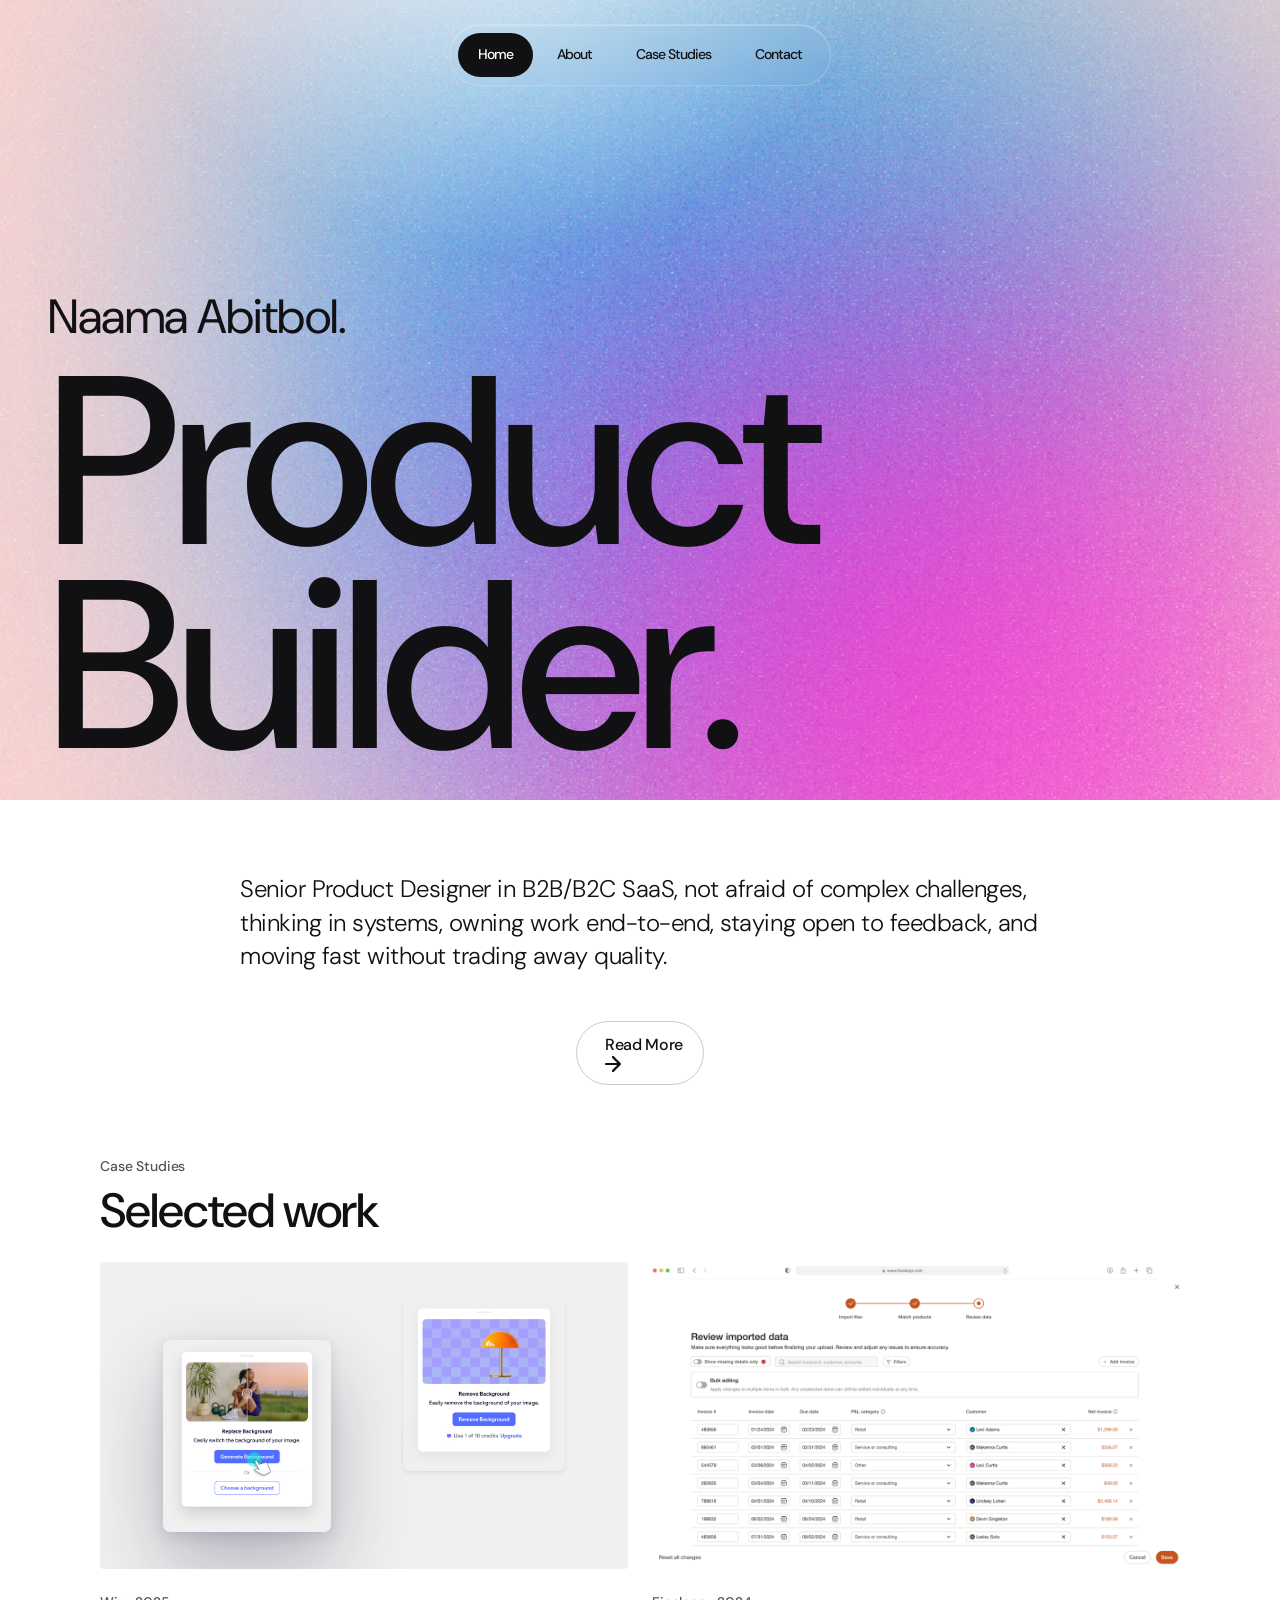
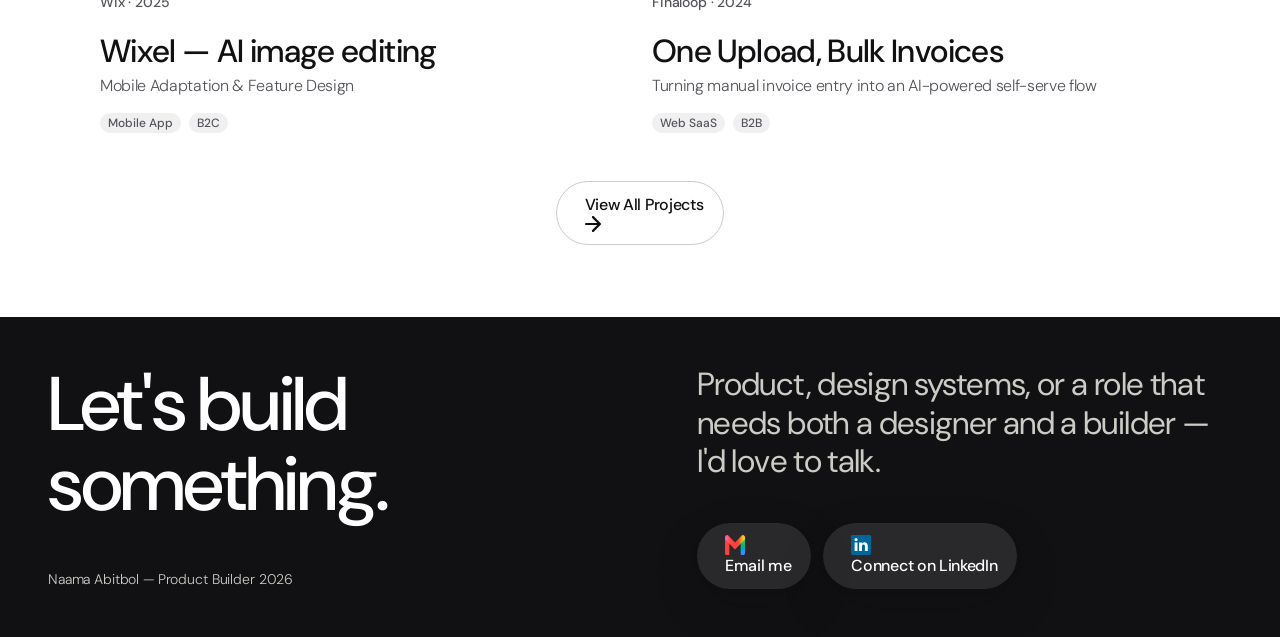
==== index.html @ e74709fd "Re-sync all pages with latest Figma edits: fix Home/About copy drift, add missing About reason and P" ====
<!DOCTYPE html>
<html lang="en">
<head>
  <meta charset="UTF-8" />
  <meta name="viewport" content="width=device-width, initial-scale=1.0" />
  <title>Naama Abitbol — Product Builder</title>
  <link rel="stylesheet" href="css/tokens.css" />
  <link rel="stylesheet" href="css/base.css" />
  <link rel="stylesheet" href="css/nav.css" />
  <link rel="stylesheet" href="css/components.css" />
  <link rel="stylesheet" href="css/home.css" />
</head>
<body>
  <section class="hero">
    <img class="hero__bg" src="assets/home/hero-bg.jpg" alt="" />
    <img class="hero__glow" src="assets/home/glow-cream.svg" alt="" />

    <nav class="nav-pill">
      <a class="nav-pill__item is-active body-small-medium" href="index.html">Home</a>
      <a class="nav-pill__item body-small-medium" href="about.html">About</a>
      <a class="nav-pill__item body-small-medium" href="case-studies.html">Case Studies</a>
      <a class="nav-pill__item body-small-medium" href="about.html#contact">Contact</a>
    </nav>

    <div class="hero__content">
      <p class="hero__eyebrow">Naama Abitbol.</p>
      <p class="hero__title">Product Builder.</p>
    </div>
  </section>

  <div class="main-container">
    <div class="section-wrap">
      <div class="intro">
        <p class="intro__text">
          Senior Product Designer in B2B/B2C SaaS, not afraid of complex challenges, thinking in systems, owning work end-to-end, staying open to feedback, and moving fast without trading away quality.
        </p>
        <a class="btn" href="about.html">
          Read More
          <img class="btn__icon" src="assets/home/icon-arrow-right.svg" alt="" />
        </a>
      </div>

      <div class="work">
        <div class="work__header-block">
          <div class="work__header">
            <p class="work__eyebrow">Case Studies</p>
            <p class="work__title">Selected work</p>
          </div>

          <div class="project-grid">
            <a class="project-card" href="projects/wixel.html">
              <div class="project-card__media project-card__media--wixel">
                <div class="wixel-shots">
                  <img class="shot-01" src="assets/home/wixel-dialog-01.png" alt="" />
                  <img class="shot-02" src="assets/home/wixel-dialog-02.png" alt="" />
                </div>
              </div>
              <div class="project-card__body">
                <p class="project-card__meta">Wix · 2025</p>
                <div class="project-card__title-block">
                  <p class="project-card__title">Wixel — AI image editing</p>
                  <p class="project-card__subtitle">Mobile Adaptation &amp; Feature Design</p>
                </div>
                <div class="tags">
                  <span class="tag">Mobile App</span>
                  <span class="tag">B2C</span>
                </div>
              </div>
            </a>

            <a class="project-card" href="projects/finaloop.html">
              <div class="project-card__media">
                <img src="assets/home/finaloop-art.png" alt="" />
              </div>
              <div class="project-card__body">
                <p class="project-card__meta">Finaloop · 2024</p>
                <div class="project-card__title-block">
                  <p class="project-card__title">One Upload, Bulk Invoices</p>
                  <p class="project-card__subtitle">Turning manual invoice entry into an AI-powered self-serve flow</p>
                </div>
                <div class="tags">
                  <span class="tag">Web SaaS</span>
                  <span class="tag">B2B</span>
                </div>
              </div>
            </a>
          </div>
        </div>

        <a class="btn" href="case-studies.html">
          View All Projects
          <img class="btn__icon" src="assets/home/icon-arrow-right.svg" alt="" />
        </a>
      </div>
    </div>
  </div>

  <section class="contact-section" id="contact">
    <div class="contact-section__content">
      <div class="contact-section__left">
        <p class="contact-section__title">Let's build something.</p>
        <div class="contact-section__labels">
          <p>Naama Abitbol — Product Builder</p>
          <p>2026</p>
        </div>
      </div>
      <div class="contact-section__right">
        <p class="contact-section__copy">Product, design systems, or a role that needs both a designer and a builder — I'd love to talk.</p>
        <div class="contact-section__actions">
          <a class="btn btn--dark" href="mailto:naamaabut@gmail.com">
            <img src="assets/home/icon-gmail.svg" alt="" />
            Email me
          </a>
          <a class="btn btn--dark" href="https://www.linkedin.com/" target="_blank" rel="noopener">
            <img src="assets/home/icon-linkedin.svg" alt="" />
            Connect on LinkedIn
          </a>
        </div>
      </div>
    </div>
  </section>
  <script src="js/fill-button.js" defer></script>
</body>
</html>
---- css/tokens.css ----
:root {
  /* Color — surface */
  --surface-white: #FFFFFF;
  --surface-muted: #F0F0F0;
  --surface-light: #F5F4F1;
  --surface-lightest: #FAFAFA;

  /* Color — text */
  --text-primary: #111113;
  --text-secondary: #54545B;

  /* Color — border */
  --border-default: #CCCBC5;
  --border-light: #DBDBDB;
  --border-medium: #404040;
  --border-dark: #1E1E1E;
  --border-subtle: #A3A3A3;

  /* Color — gray scale */
  --gray-200: #D9D9D9;
  --gray-300: #7B797C;
  --gray-350: #89898B;
  --gray-400: #8D8D8E;
  --gray-450: #929092;
  --gray-500: #99999B;

  /* Color — accent */
  --accent-red: #FC413D;
  --accent-red-subtle: #FF1F11;
  --accent-red-medium: #FF1F11;
  --accent-teal: #006699;
  --accent-yellow: #FFF511;
  --accent-purple: #7547FF;
  --accent-indigo: #5B5BF0;

  --icon-default: #1e1e1e;
  --overlay-white-10: rgba(255, 255, 255, 0.1);

  /* Radius */
  --radius-xxs: 4px;
  --radius-xs: 8px;
  --radius-sm: 4px;
  --radius-s: 12px;
  --radius-md: 8px;
  --radius-lg: 12px;
  --radius-xl: 32px;
  --radius-3xl: 32px;
  --radius-full: 999px;

  /* Spacing */
  --space-2: 2px;
  --space-4: 4px;
  --space-8: 8px;
  --space-12: 12px;
  --space-16: 16px;
  --space-20: 20px;
  --space-24: 24px;
  --space-48: 48px;
  --space-72: 72px;
  --space-88: 88px;

  /* Spacing scale (alias) */
  --space-3xs: 2px;
  --space-xxs: 4px;
  --space-xs: 8px;
  --space-s: 12px;
  --space-sm: 16px;
  --space-m: 20px;
  --space-ml: 24px;
  --space-l: 32px;
  --space-xl: 40px;
  --space-xxl: 48px;
  --space-max: 72px;

  /* Shadows */
  --shadow-card: 0 1px 2px 0 rgba(17, 17, 19, 0.04), 0 12px 40px 0 rgba(17, 17, 19, 0.06);
  --shadow-shot: 0 2px 6px 0 rgba(17, 17, 19, 0.08), 0 18px 50px 0 rgba(17, 17, 19, 0.14);

  /* Type family */
  --font-sans: "DM Sans", sans-serif;
  --font-serif-italic: "Fraunces", serif;
}
---- css/base.css ----
@import url('https://fonts.googleapis.com/css2?family=DM+Sans:ital,opsz,wght@0,9..40,300;0,9..40,400;0,9..40,500;0,9..40,600;1,9..40,300&family=Fraunces:ital,opsz@1,9..144&display=swap');

*,
*::before,
*::after {
  box-sizing: border-box;
}

html {
  -webkit-text-size-adjust: 100%;
  overflow-x: hidden;
}

body {
  margin: 0;
  font-family: var(--font-sans);
  color: var(--text-primary);
  background: var(--surface-white);
  -webkit-font-smoothing: antialiased;
  overflow-x: hidden;
  max-width: 100vw;
}

img, svg {
  display: block;
  max-width: 100%;
}

a {
  color: inherit;
  text-decoration: none;
}

button {
  font-family: inherit;
  cursor: pointer;
}

ul, ol {
  margin: 0;
  padding: 0;
  list-style: none;
}

h1, h2, h3, h4, p {
  margin: 0;
}

/* Type scale — from Figma "Desktop" text styles */

.display-xxl {
  font-weight: 500;
  font-size: 240px;
  line-height: 0.85;
  letter-spacing: -3px;
}

.display-xl {
  font-weight: 500;
  font-size: 120px;
  line-height: 1.05;
  letter-spacing: -2px;
}

.display-large {
  font-weight: 500;
  font-size: 76px;
  line-height: 1.05;
  letter-spacing: -3px;
}

.heading-h1 {
  font-weight: 500;
  font-size: 56px;
  line-height: 1.2;
  letter-spacing: -3px;
}

.heading-h2 {
  font-weight: 500;
  font-size: 48px;
  line-height: 1.1;
  letter-spacing: -2px;
}

.heading-h2-regular {
  font-weight: 400;
  font-size: 48px;
  line-height: 1.1;
  letter-spacing: -1px;
}

.heading-h3 {
  font-weight: 500;
  font-size: 32px;
  line-height: 1.2;
  letter-spacing: -2px;
}

.heading-h3-regular {
  font-weight: 400;
  font-size: 32px;
  line-height: 1.2;
  letter-spacing: -2px;
}

.body-medium {
  font-weight: 500;
  font-size: 20px;
  line-height: 1.4;
  letter-spacing: -3px;
}

.body-medium-light {
  font-weight: 300;
  font-size: 20px;
  line-height: 1.4;
  letter-spacing: -2px;
}

.body-large-light {
  font-weight: 300;
  font-size: 24px;
  line-height: 1.4;
  letter-spacing: -2px;
}

.body-default-medium {
  font-weight: 500;
  font-size: 16px;
  line-height: 1.4;
  letter-spacing: -2px;
}

.body-default-light {
  font-weight: 300;
  font-size: 16px;
  line-height: 1.4;
  letter-spacing: -2px;
}

.body-small-medium {
  font-weight: 500;
  font-size: 14px;
  line-height: 1.4;
  letter-spacing: -1px;
}

.body-small-medium-12 {
  font-weight: 500;
  font-size: 12px;
  line-height: 1.4;
  letter-spacing: 0;
}

.body-small-light {
  font-weight: 300;
  font-size: 14px;
  line-height: 1.4;
  letter-spacing: -1px;
}

.body-small-regular {
  font-weight: 400;
  font-size: 12px;
  line-height: 1.4;
  letter-spacing: 0;
}

.label-semi {
  font-weight: 600;
  font-size: 12px;
  line-height: 18px;
  letter-spacing: 0;
}

.label-caption {
  font-weight: 400;
  font-size: 12px;
  line-height: 1.4;
  letter-spacing: 0;
}

.label-accent-italic {
  font-family: var(--font-serif-italic);
  font-style: italic;
  font-weight: 400;
  font-size: 14px;
  line-height: 1.2;
  letter-spacing: 4px;
}
---- css/nav.css ----
.page-nav {
  width: 100%;
  display: flex;
  flex-direction: column;
  align-items: center;
  padding: 32px 0 24px;
}

.nav-pill {
  position: fixed;
  top: 24px;
  left: 50%;
  transform: translateX(-50%);
  z-index: 100;
  display: flex;
  align-items: center;
  gap: var(--space-4);
  padding: var(--space-8);
  border-radius: var(--radius-full);
  background: rgba(0, 0, 0, 0.004);
  backdrop-filter: blur(4px);
  -webkit-backdrop-filter: blur(4px);
  border: 1px solid rgba(255, 255, 255, 0.2);
  box-shadow: inset 0 1px 1px rgba(255, 255, 255, 0.3);
}

.nav-pill__item {
  border: none;
  background: transparent;
  border-radius: var(--radius-full);
  padding: var(--space-12) var(--space-20);
  color: var(--text-primary);
}

.nav-pill__item.is-active {
  background: var(--text-primary);
  color: #fff;
}
---- css/components.css ----
@keyframes glow-drift {
  0% { translate: 240px 224px; }
  70% { translate: 240px 224px; }
  100% { translate: -500px -500px; }
}

@media (prefers-reduced-motion: reduce) {
  .glow-drift-anim { animation: none !important; }
}

.main-container {
  width: 100%;
  display: flex;
  flex-direction: column;
  align-items: center;
  overflow: hidden;
}

.section-wrap {
  width: 100%;
  max-width: 1160px;
  padding: var(--max, 72px) var(--xl, 40px);
  display: flex;
  flex-direction: column;
  align-items: center;
  gap: var(--max, 72px);
}

.btn {
  display: inline-flex;
  align-items: center;
  gap: var(--xs, 8px);
  padding: var(--s, 12px) var(--m, 20px);
  border-radius: var(--radius-full);
  border: 1px solid var(--border-default);
  background: var(--surface-white);
  font-weight: 500;
  font-size: 16px;
  line-height: 1.4;
  letter-spacing: -0.32px;
  color: var(--text-primary);
  white-space: nowrap;
}

.btn__icon {
  width: 16px;
  height: 16px;
}

.btn--dark {
  background: var(--overlay-white-10);
  color: #fff;
  border: none;
  box-shadow: var(--shadow-shot);
}

.btn--dark img {
  width: 20px;
  height: 20px;
}

.project-grid {
  width: 100%;
  max-width: 1080px;
  display: grid;
  grid-template-columns: repeat(2, minmax(0, 1fr));
  gap: 48px 24px;
}

.project-card {
  display: flex;
  flex-direction: column;
}

.project-card__media {
  position: relative;
  width: 100%;
  aspect-ratio: 516 / 300;
  background: var(--surface-muted);
  border-radius: var(--radius-sm);
  overflow: hidden;
}

.project-card__media > img {
  width: 100%;
  height: 100%;
  object-fit: cover;
}

.project-card__media--wixel {
  display: flex;
  align-items: center;
  justify-content: center;
}

.wixel-shots {
  position: relative;
  width: 76%;
  height: 76%;
}

.wixel-shots img {
  position: absolute;
  border-radius: 7px;
  width: auto;
  height: 82%;
  object-fit: cover;
}

.wixel-shots .shot-01 {
  left: 0;
  bottom: 0;
  box-shadow: 0 35px 79px 0 rgba(30, 25, 60, 0.28), 0 5px 14px 0 rgba(30, 25, 60, 0.12);
  z-index: 1;
}

.wixel-shots .shot-02 {
  right: 0;
  top: 0;
  height: 74%;
  box-shadow: 0 2px 4px 0 rgba(17, 17, 19, 0.08);
}

.project-card__body {
  padding-top: var(--space-24);
  display: flex;
  flex-direction: column;
  gap: var(--space-16);
}

.project-card__meta {
  font-weight: 500;
  font-size: 14px;
  line-height: 1.4;
  letter-spacing: -0.14px;
  color: var(--text-secondary);
}

.project-card__title-block {
  display: flex;
  flex-direction: column;
  gap: var(--space-4);
  margin-top: var(--space-4);
}

.project-card__title {
  font-weight: 500;
  font-size: 32px;
  line-height: 1.2;
  letter-spacing: -0.64px;
}

.project-card__subtitle {
  font-weight: 300;
  font-size: 16px;
  line-height: 1.4;
  letter-spacing: -0.32px;
  color: var(--text-secondary);
}

@media (max-width: 900px) {
  .project-grid { grid-template-columns: 1fr; }
}

.tags {
  display: flex;
  gap: var(--radius-md);
  align-items: center;
}

.tag {
  background: var(--surface-muted);
  border-radius: var(--radius-full);
  padding: var(--space-2) var(--space-8);
  font-weight: 500;
  font-size: 12px;
  color: var(--text-secondary);
}

.contact-section {
  width: 100%;
  background: var(--text-primary);
  padding: var(--space-48);
}

.contact-section__content {
  display: flex;
  gap: var(--space-72);
  align-items: stretch;
  height: 224px;
}

.contact-section__left {
  flex: 1 0 0;
  display: flex;
  flex-direction: column;
  justify-content: space-between;
}

.contact-section__title {
  font-weight: 500;
  font-size: 76px;
  line-height: 1.05;
  letter-spacing: -2.28px;
  color: #fff;
}

.contact-section__labels {
  display: flex;
  gap: var(--space-4);
  align-items: center;
  font-weight: 300;
  font-size: 14px;
  line-height: 1.4;
  letter-spacing: -0.14px;
  color: var(--border-default);
  white-space: nowrap;
}

.contact-section__right {
  width: 535px;
  display: flex;
  flex-direction: column;
  justify-content: space-between;
}

.contact-section__copy {
  font-weight: 400;
  font-size: 32px;
  line-height: 1.2;
  letter-spacing: -0.64px;
  color: var(--border-default);
}

.contact-section__actions {
  display: flex;
  gap: 12px;
}

@media (max-width: 900px) {
  .contact-section__content { flex-direction: column; height: auto; gap: 40px; }
  .contact-section__right { width: 100%; }
  .contact-section__title { font-size: 44px; }
}
---- css/home.css ----
.hero {
  position: relative;
  width: 100%;
  height: 800px;
  display: flex;
  flex-direction: column;
  align-items: center;
  justify-content: center;
  overflow: hidden;
  padding: var(--radius-3xl) var(--xxl, 48px);
}

.hero__bg {
  position: absolute;
  inset: 0;
  width: 100%;
  height: 100%;
  object-fit: cover;
  pointer-events: none;
  z-index: 0;
}

.hero__glow {
  position: absolute;
  width: 800px;
  height: 800px;
  left: 599px;
  top: -39px;
  z-index: 1;
  pointer-events: none;
  animation: glow-drift 2.6s cubic-bezier(0.7, -0.4, 0.4, 1.4) forwards;
}

.hero__content {
  position: relative;
  z-index: 2;
  flex: 1 0 0;
  width: 100%;
  max-width: 1344px;
  display: flex;
  flex-direction: column;
  justify-content: flex-end;
  gap: var(--sm, 16px);
  color: var(--text-primary);
}

.hero__eyebrow {
  font-weight: 400;
  font-size: 48px;
  line-height: 1.1;
  letter-spacing: -0.48px;
}

.hero__title {
  font-weight: 500;
  font-size: 240px;
  line-height: 0.85;
  letter-spacing: -7.2px;
}

.intro {
  max-width: 800px;
  width: 100%;
  display: flex;
  flex-direction: column;
  align-items: center;
  justify-content: center;
  gap: var(--xxl, 48px);
}

.intro__text {
  width: 100%;
  font-weight: 300;
  font-size: 24px;
  line-height: 1.4;
  letter-spacing: -0.48px;
}

.work {
  width: 100%;
  max-width: 1160px;
  display: flex;
  flex-direction: column;
  align-items: center;
  gap: var(--xxl, 48px);
}

.work__header-block {
  width: 100%;
  display: flex;
  flex-direction: column;
  gap: var(--ml, 24px);
  align-items: flex-start;
}

.work__header {
  max-width: 1080px;
  width: 100%;
  display: flex;
  flex-direction: column;
  gap: var(--xs, 8px);
}

.work__eyebrow {
  font-weight: 500;
  font-size: 14px;
  line-height: 1.4;
  letter-spacing: -0.14px;
  color: var(--text-secondary);
}

.work__title {
  font-weight: 500;
  font-size: 48px;
  line-height: 1.1;
  letter-spacing: -0.96px;
}

@media (max-width: 900px) {
  .hero__title { font-size: 96px; letter-spacing: -3px; }
  .hero__eyebrow { font-size: 28px; }
  .hero { height: auto; min-height: 520px; padding: 24px; }
  .hero__glow { display: none; }
  .project-grid { grid-template-columns: 1fr; }
}
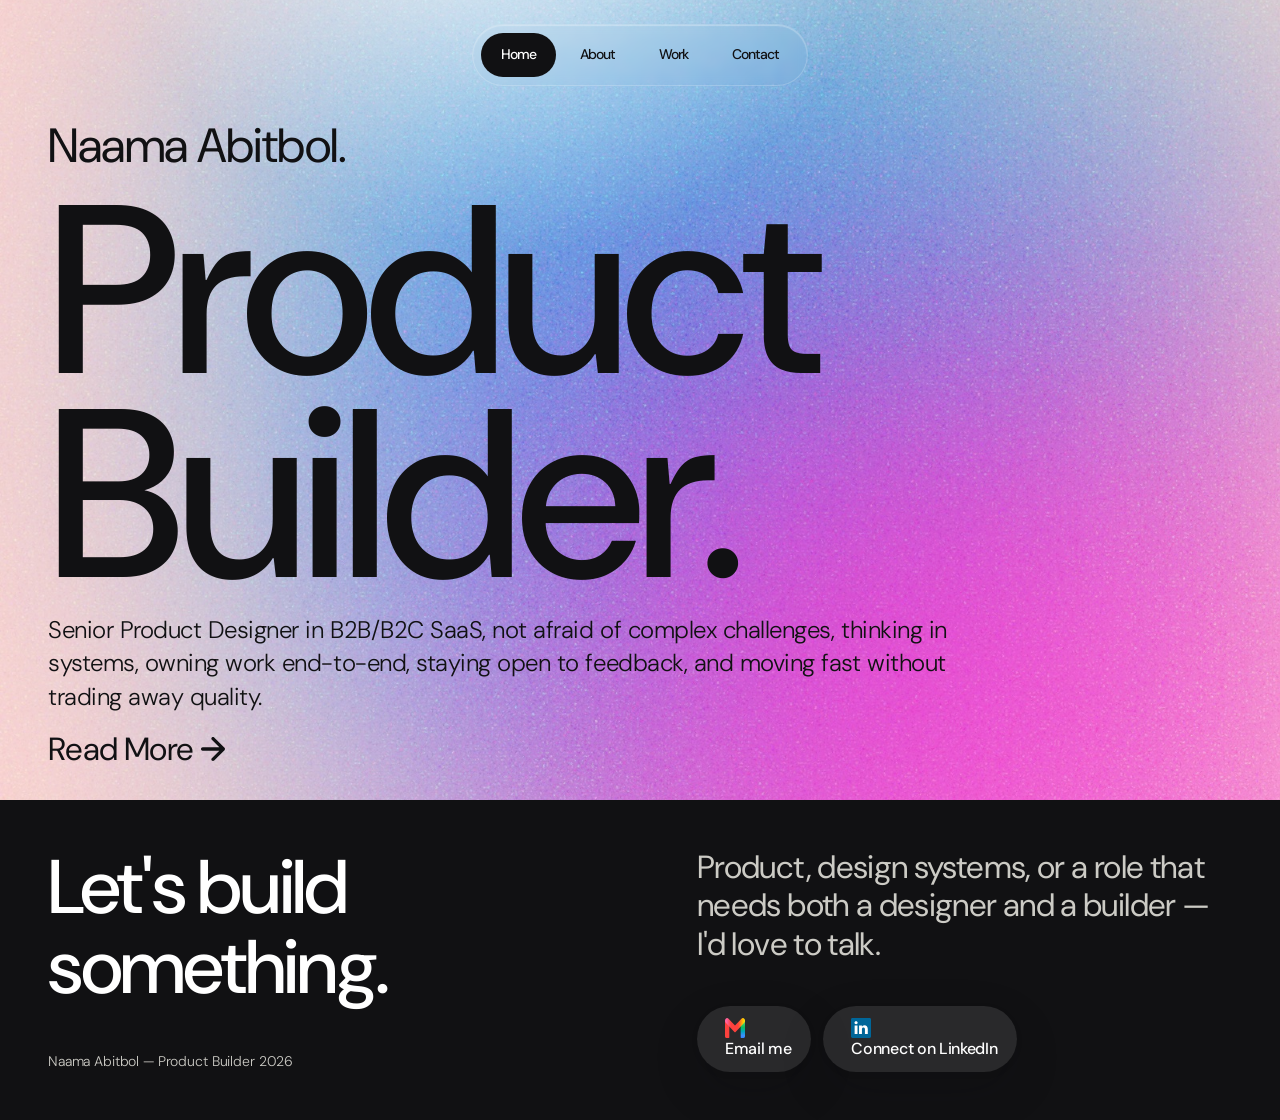
==== commit a5444545: "Fix real structural drift vs current Figma, found by visual (not just text) comparison: Home's "Sele" ====
--- a/index.html
+++ b/index.html
@@ -18,82 +18,24 @@
     <nav class="nav-pill">
       <a class="nav-pill__item is-active body-small-medium" href="index.html">Home</a>
       <a class="nav-pill__item body-small-medium" href="about.html">About</a>
-      <a class="nav-pill__item body-small-medium" href="case-studies.html">Case Studies</a>
+      <a class="nav-pill__item body-small-medium" href="case-studies.html">Work</a>
       <a class="nav-pill__item body-small-medium" href="about.html#contact">Contact</a>
     </nav>
 
     <div class="hero__content">
       <p class="hero__eyebrow">Naama Abitbol.</p>
       <p class="hero__title">Product Builder.</p>
-    </div>
-  </section>
-
-  <div class="main-container">
-    <div class="section-wrap">
       <div class="intro">
         <p class="intro__text">
           Senior Product Designer in B2B/B2C SaaS, not afraid of complex challenges, thinking in systems, owning work end-to-end, staying open to feedback, and moving fast without trading away quality.
         </p>
-        <a class="btn" href="about.html">
+        <a class="hero-link" href="about.html">
           Read More
-          <img class="btn__icon" src="assets/home/icon-arrow-right.svg" alt="" />
-        </a>
-      </div>
-
-      <div class="work">
-        <div class="work__header-block">
-          <div class="work__header">
-            <p class="work__eyebrow">Case Studies</p>
-            <p class="work__title">Selected work</p>
-          </div>
-
-          <div class="project-grid">
-            <a class="project-card" href="projects/wixel.html">
-              <div class="project-card__media project-card__media--wixel">
-                <div class="wixel-shots">
-                  <img class="shot-01" src="assets/home/wixel-dialog-01.png" alt="" />
-                  <img class="shot-02" src="assets/home/wixel-dialog-02.png" alt="" />
-                </div>
-              </div>
-              <div class="project-card__body">
-                <p class="project-card__meta">Wix · 2025</p>
-                <div class="project-card__title-block">
-                  <p class="project-card__title">Wixel — AI image editing</p>
-                  <p class="project-card__subtitle">Mobile Adaptation &amp; Feature Design</p>
-                </div>
-                <div class="tags">
-                  <span class="tag">Mobile App</span>
-                  <span class="tag">B2C</span>
-                </div>
-              </div>
-            </a>
-
-            <a class="project-card" href="projects/finaloop.html">
-              <div class="project-card__media">
-                <img src="assets/home/finaloop-art.png" alt="" />
-              </div>
-              <div class="project-card__body">
-                <p class="project-card__meta">Finaloop · 2024</p>
-                <div class="project-card__title-block">
-                  <p class="project-card__title">One Upload, Bulk Invoices</p>
-                  <p class="project-card__subtitle">Turning manual invoice entry into an AI-powered self-serve flow</p>
-                </div>
-                <div class="tags">
-                  <span class="tag">Web SaaS</span>
-                  <span class="tag">B2B</span>
-                </div>
-              </div>
-            </a>
-          </div>
-        </div>
-
-        <a class="btn" href="case-studies.html">
-          View All Projects
-          <img class="btn__icon" src="assets/home/icon-arrow-right.svg" alt="" />
+          <img class="hero-link__icon" src="assets/home/icon-arrow-right.svg" alt="" />
         </a>
       </div>
     </div>
-  </div>
+  </section>
 
   <section class="contact-section" id="contact">
     <div class="contact-section__content">
--- a/css/home.css
+++ b/css/home.css
@@ -59,13 +59,12 @@
 }
 
 .intro {
-  max-width: 800px;
+  max-width: 900px;
   width: 100%;
   display: flex;
   flex-direction: column;
-  align-items: center;
-  justify-content: center;
-  gap: var(--xxl, 48px);
+  align-items: flex-start;
+  gap: var(--sm, 16px);
 }
 
 .intro__text {
@@ -74,6 +73,28 @@
   font-size: 24px;
   line-height: 1.4;
   letter-spacing: -0.48px;
+}
+
+.hero-link {
+  display: inline-flex;
+  align-items: center;
+  gap: var(--xs, 8px);
+  font-weight: 400;
+  font-size: 32px;
+  line-height: 1.2;
+  letter-spacing: -0.64px;
+  color: var(--text-primary);
+  white-space: nowrap;
+  transition: gap 0.2s ease;
+}
+
+.hero-link:hover {
+  gap: var(--sm, 16px);
+}
+
+.hero-link__icon {
+  width: 24px;
+  height: 24px;
 }
 
 .work {
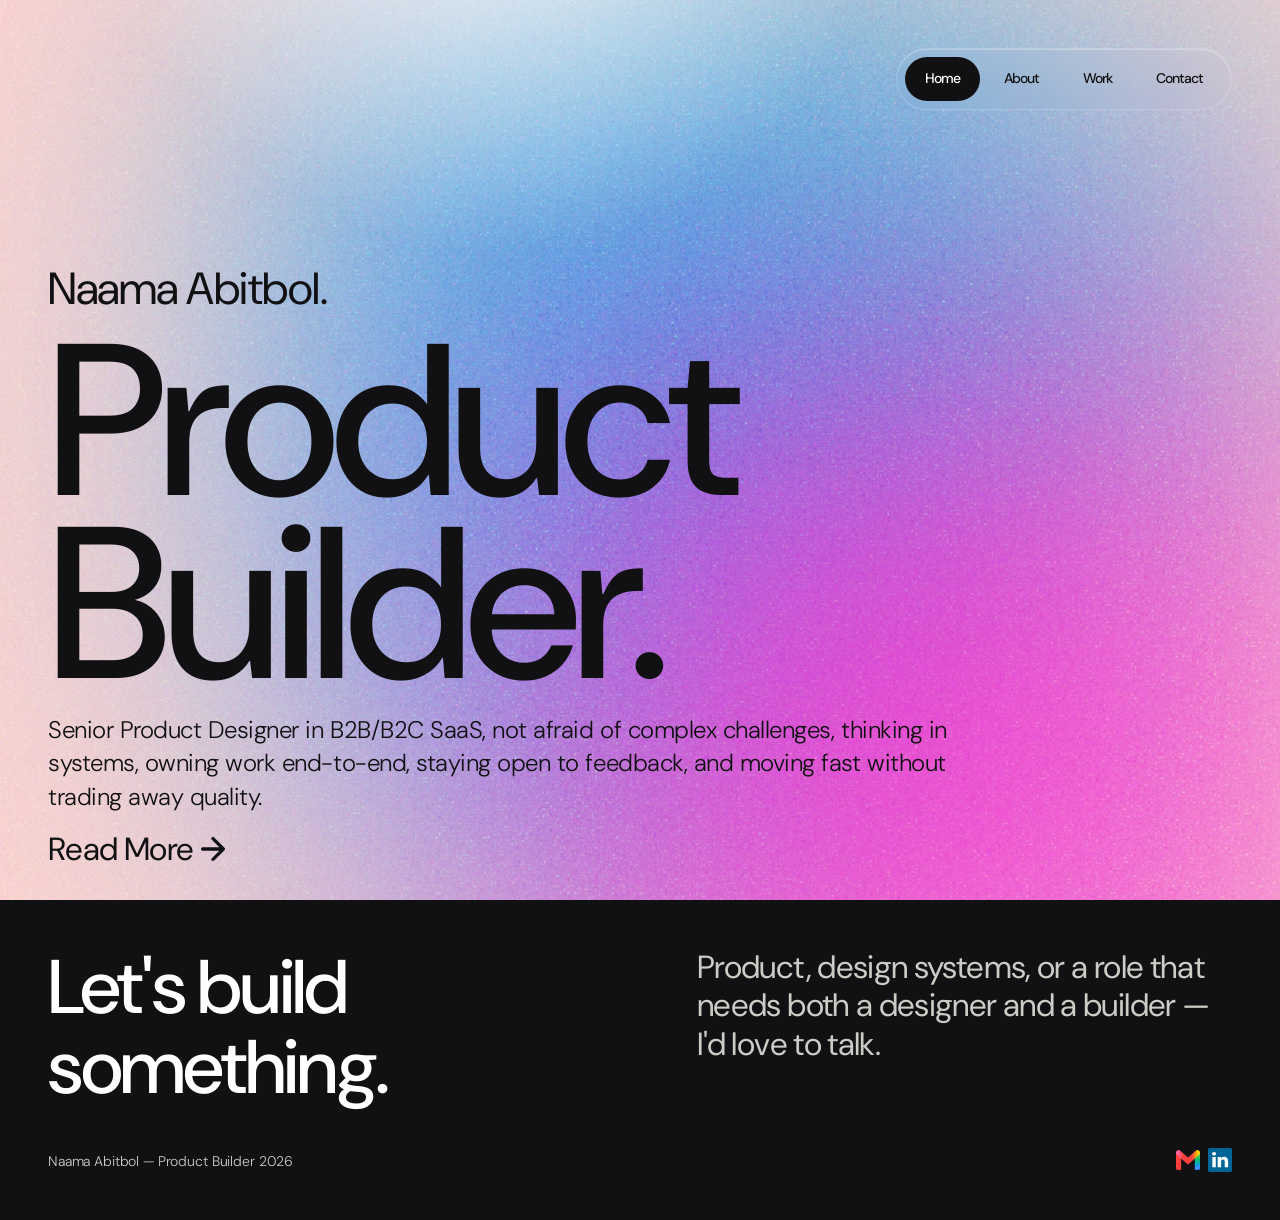
==== commit 091f7c03: "Fix three positioning/component mismatches vs Figma found via direct DOM-selector feedback: 1. Nav p" ====
--- a/index.html
+++ b/index.html
@@ -49,13 +49,11 @@
       <div class="contact-section__right">
         <p class="contact-section__copy">Product, design systems, or a role that needs both a designer and a builder — I'd love to talk.</p>
         <div class="contact-section__actions">
-          <a class="btn btn--dark" href="mailto:naamaabut@gmail.com">
+          <a class="contact-icon" href="mailto:naamaabut@gmail.com" aria-label="Email me">
             <img src="assets/home/icon-gmail.svg" alt="" />
-            Email me
           </a>
-          <a class="btn btn--dark" href="https://www.linkedin.com/" target="_blank" rel="noopener">
+          <a class="contact-icon" href="https://www.linkedin.com/" target="_blank" rel="noopener" aria-label="Connect on LinkedIn">
             <img src="assets/home/icon-linkedin.svg" alt="" />
-            Connect on LinkedIn
           </a>
         </div>
       </div>
--- a/css/nav.css
+++ b/css/nav.css
@@ -8,9 +8,8 @@
 
 .nav-pill {
   position: fixed;
-  top: 24px;
-  left: 50%;
-  transform: translateX(-50%);
+  top: 48px;
+  right: 48px;
   z-index: 100;
   display: flex;
   align-items: center;
--- a/css/components.css
+++ b/css/components.css
@@ -138,9 +138,16 @@
 
 .project-card__title-block {
   display: flex;
+  align-items: center;
+  margin-top: var(--space-4);
+}
+
+.project-card__title-inner {
+  display: flex;
   flex-direction: column;
   gap: var(--space-4);
-  margin-top: var(--space-4);
+  flex: 1 1 0;
+  min-width: 0;
 }
 
 .project-card__title {
@@ -158,8 +165,51 @@
   color: var(--text-secondary);
 }
 
+.project-card__arrow {
+  flex-shrink: 0;
+  width: 0;
+  height: 40px;
+  margin-left: 0;
+  border-radius: var(--radius-full, 999px);
+  border: 1px solid transparent;
+  overflow: hidden;
+  display: flex;
+  align-items: center;
+  justify-content: center;
+  opacity: 0;
+  transition: width 0.25s ease, margin-left 0.25s ease, opacity 0.2s ease, background 0.2s ease, border-color 0.2s ease;
+}
+
+.project-card__arrow::after {
+  content: '';
+  flex-shrink: 0;
+  width: 16px;
+  height: 16px;
+  background: var(--text-primary);
+  -webkit-mask: url("../assets/home/icon-arrow-right.svg") center / contain no-repeat;
+  mask: url("../assets/home/icon-arrow-right.svg") center / contain no-repeat;
+  transition: background 0.2s ease;
+}
+
+.project-card:hover .project-card__arrow {
+  width: 40px;
+  margin-left: var(--space-24, 24px);
+  opacity: 1;
+  border-color: var(--border-default, #cccbc5);
+}
+
+.project-card:active .project-card__arrow {
+  background: #111113;
+  border-color: #111113;
+}
+
+.project-card:active .project-card__arrow::after {
+  background: #fff;
+}
+
 @media (max-width: 900px) {
   .project-grid { grid-template-columns: 1fr; }
+  .project-card__arrow { display: none; }
 }
 
 .tags {
@@ -221,6 +271,7 @@
   width: 535px;
   display: flex;
   flex-direction: column;
+  align-items: flex-end;
   justify-content: space-between;
 }
 
@@ -234,11 +285,24 @@
 
 .contact-section__actions {
   display: flex;
-  gap: 12px;
+  gap: var(--space-8, 8px);
+  align-items: center;
+}
+
+.contact-icon {
+  display: block;
+  width: 24px;
+  height: 24px;
+}
+
+.contact-icon img {
+  width: 24px;
+  height: 24px;
+  object-fit: contain;
 }
 
 @media (max-width: 900px) {
   .contact-section__content { flex-direction: column; height: auto; gap: 40px; }
-  .contact-section__right { width: 100%; }
+  .contact-section__right { width: 100%; align-items: flex-start; }
   .contact-section__title { font-size: 44px; }
 }
--- a/css/home.css
+++ b/css/home.css
@@ -1,7 +1,8 @@
 .hero {
   position: relative;
   width: 100%;
-  height: 800px;
+  height: 100vh;
+  height: 100dvh;
   display: flex;
   flex-direction: column;
   align-items: center;
@@ -46,14 +47,14 @@
 
 .hero__eyebrow {
   font-weight: 400;
-  font-size: 48px;
+  font-size: clamp(28px, 5vh, 48px);
   line-height: 1.1;
   letter-spacing: -0.48px;
 }
 
 .hero__title {
   font-weight: 500;
-  font-size: 240px;
+  font-size: clamp(96px, 24vh, 240px);
   line-height: 0.85;
   letter-spacing: -7.2px;
 }
@@ -90,6 +91,12 @@
 
 .hero-link:hover {
   gap: var(--sm, 16px);
+  font-weight: 500;
+}
+
+.hero-link:active {
+  text-decoration: underline;
+  text-underline-position: from-font;
 }
 
 .hero-link__icon {
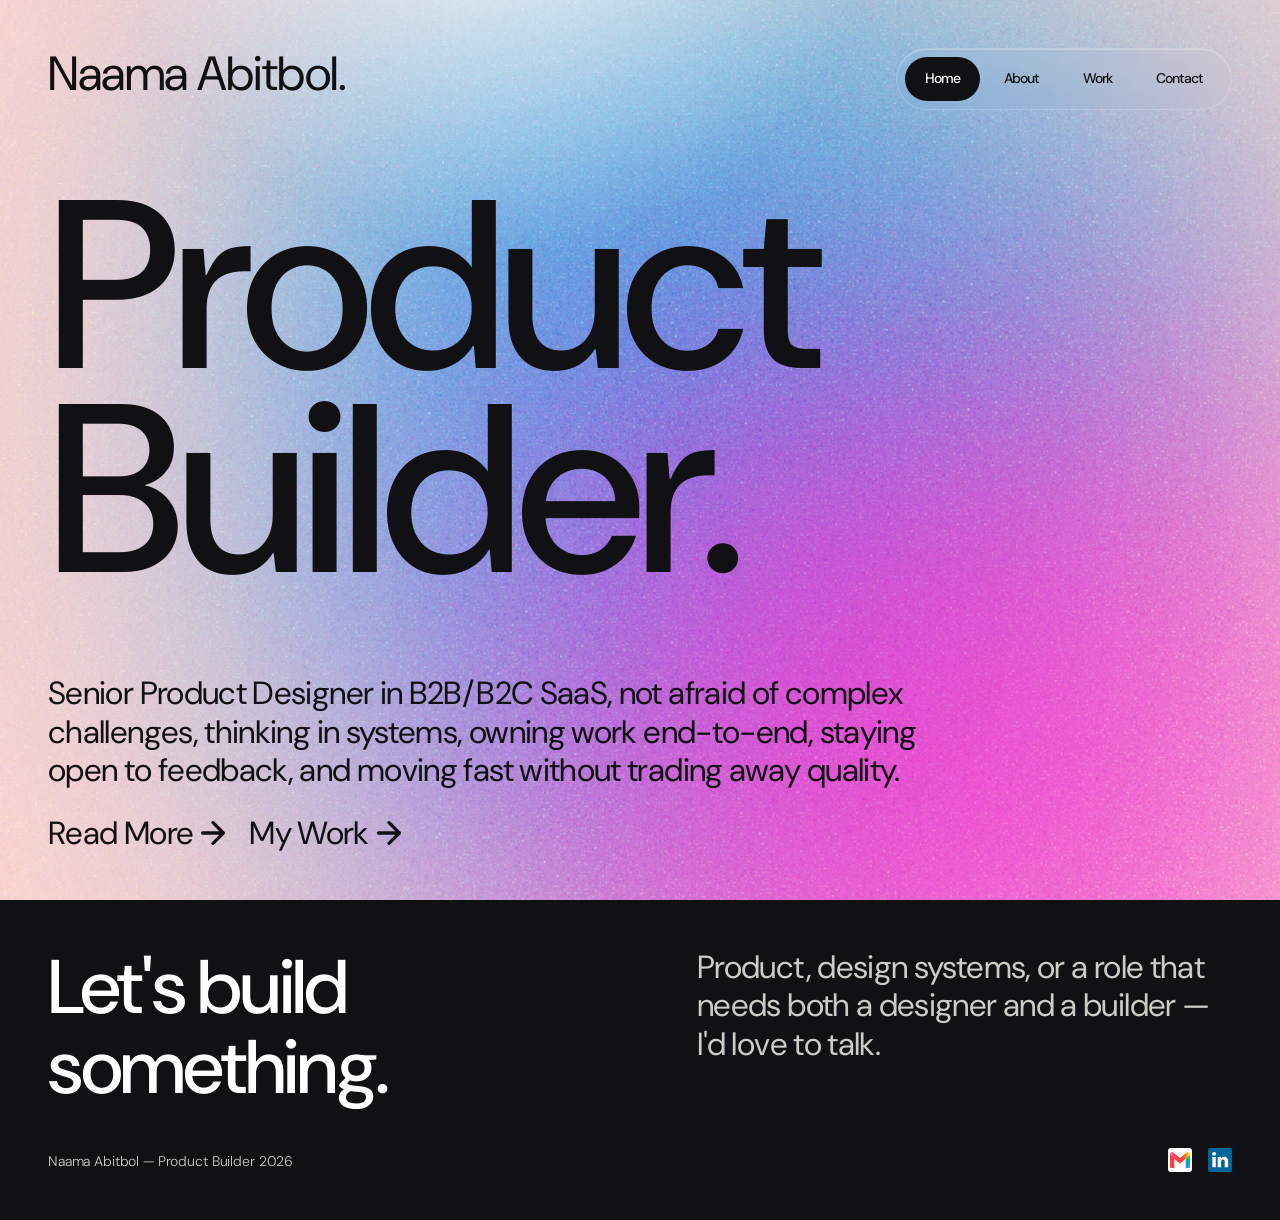
==== commit 101cc96a: "Add My Work button to hero, matching Figma's updated 2-button layout" ====
--- a/index.html
+++ b/index.html
@@ -29,10 +29,16 @@
         <p class="intro__text">
           Senior Product Designer in B2B/B2C SaaS, not afraid of complex challenges, thinking in systems, owning work end-to-end, staying open to feedback, and moving fast without trading away quality.
         </p>
-        <a class="hero-link" href="about.html">
-          Read More
-          <img class="hero-link__icon" src="assets/home/icon-arrow-right.svg" alt="" />
-        </a>
+        <div class="hero-link-row">
+          <a class="hero-link" href="about.html">
+            Read More
+            <img class="hero-link__icon" src="assets/home/icon-arrow-right.svg" alt="" />
+          </a>
+          <a class="hero-link" href="case-studies.html">
+            My Work
+            <img class="hero-link__icon" src="assets/home/icon-arrow-right.svg" alt="" />
+          </a>
+        </div>
       </div>
     </div>
   </section>
--- a/css/components.css
+++ b/css/components.css
@@ -40,11 +40,45 @@
   letter-spacing: -0.32px;
   color: var(--text-primary);
   white-space: nowrap;
-}
+  position: relative;
+  overflow: hidden;
+  isolation: isolate;
+  transition: color 0.2s ease, transform 0.18s cubic-bezier(0.2, 0.7, 0.3, 1.2);
+}
+
+.btn:active { transform: scale(0.97); }
+
+.btn .btn-fill {
+  position: absolute;
+  inset: 0;
+  z-index: 0;
+  background: var(--text-primary);
+  clip-path: circle(0px at 50% 50%);
+  pointer-events: none;
+  will-change: clip-path;
+}
+
+.btn .btn-label {
+  position: relative;
+  z-index: 1;
+  display: inline-flex;
+  align-items: center;
+  gap: inherit;
+  white-space: nowrap;
+}
+
+.btn:hover { color: #fff; }
+.btn:hover .btn__icon { filter: invert(1); }
+.btn:hover .btn__icon { transform: translateX(2px); }
+
+.btn--dark .btn-fill { background: rgba(255, 255, 255, 0.16); }
+.btn--dark:hover { color: #fff; }
+.btn--dark:hover .btn__icon { filter: none; }
 
 .btn__icon {
   width: 16px;
   height: 16px;
+  transition: filter 0.2s ease, transform 0.2s ease;
 }
 
 .btn--dark {
@@ -285,7 +319,7 @@
 
 .contact-section__actions {
   display: flex;
-  gap: var(--space-8, 8px);
+  gap: var(--space-16, 16px);
   align-items: center;
 }
 
@@ -295,12 +329,25 @@
   height: 24px;
 }
 
+.contact-icon:first-child {
+  background: #fff;
+  border-radius: 3px;
+  display: flex;
+  align-items: center;
+  justify-content: center;
+}
+
 .contact-icon img {
   width: 24px;
   height: 24px;
   object-fit: contain;
 }
 
+.contact-icon:first-child img {
+  width: 20px;
+  height: 16px;
+}
+
 @media (max-width: 900px) {
   .contact-section__content { flex-direction: column; height: auto; gap: 40px; }
   .contact-section__right { width: 100%; align-items: flex-start; }
--- a/css/home.css
+++ b/css/home.css
@@ -1,14 +1,14 @@
 .hero {
   position: relative;
   width: 100%;
-  height: 100vh;
-  height: 100dvh;
+  min-height: 100vh;
+  min-height: 100dvh;
   display: flex;
   flex-direction: column;
   align-items: center;
   justify-content: center;
   overflow: hidden;
-  padding: var(--radius-3xl) var(--xxl, 48px);
+  padding: var(--xxl, 48px);
 }
 
 .hero__bg {
@@ -37,24 +37,23 @@
   z-index: 2;
   flex: 1 0 0;
   width: 100%;
-  max-width: 1344px;
   display: flex;
   flex-direction: column;
-  justify-content: flex-end;
+  justify-content: space-between;
   gap: var(--sm, 16px);
   color: var(--text-primary);
 }
 
 .hero__eyebrow {
   font-weight: 400;
-  font-size: clamp(28px, 5vh, 48px);
+  font-size: 48px;
   line-height: 1.1;
   letter-spacing: -0.48px;
 }
 
 .hero__title {
   font-weight: 500;
-  font-size: clamp(96px, 24vh, 240px);
+  font-size: 240px;
   line-height: 0.85;
   letter-spacing: -7.2px;
 }
@@ -65,15 +64,21 @@
   display: flex;
   flex-direction: column;
   align-items: flex-start;
-  gap: var(--sm, 16px);
+  gap: 24px;
+}
+
+.hero-link-row {
+  display: flex;
+  align-items: center;
+  gap: 24px;
 }
 
 .intro__text {
   width: 100%;
-  font-weight: 300;
-  font-size: 24px;
-  line-height: 1.4;
-  letter-spacing: -0.48px;
+  font-weight: 400;
+  font-size: 32px;
+  line-height: 1.2;
+  letter-spacing: -0.64px;
 }
 
 .hero-link {
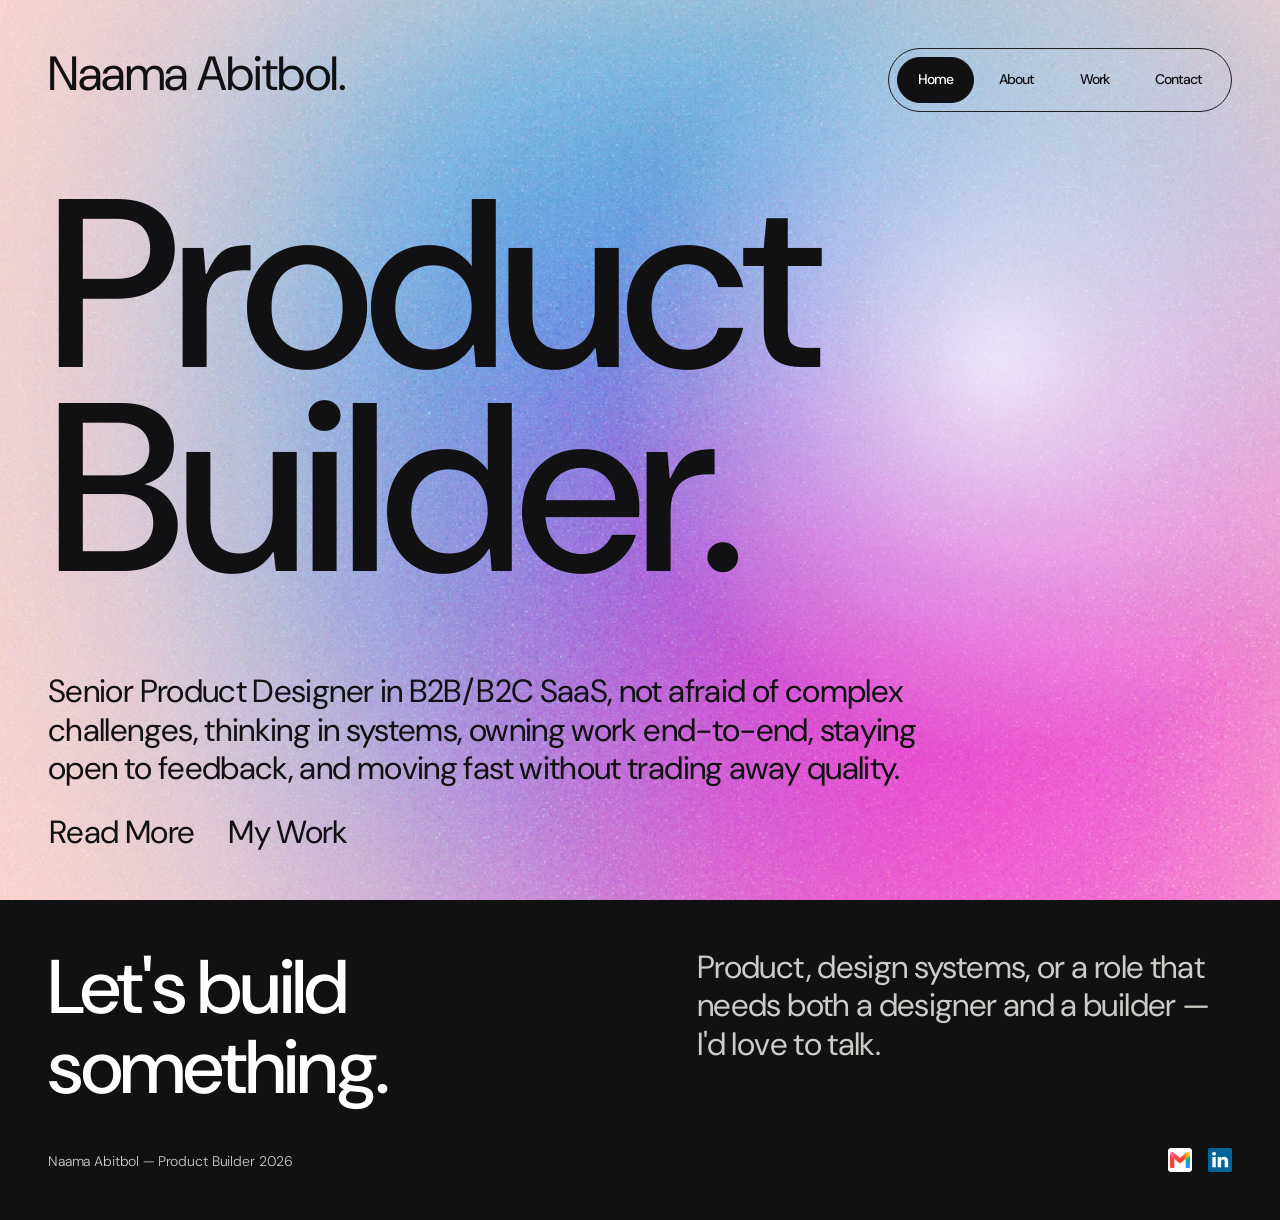
==== commit 1c74a358: "Replace one-shot glow-drift with mouse-follow + idle breathe The old glow-drift animation paused for" ====
--- a/index.html
+++ b/index.html
@@ -66,5 +66,6 @@
     </div>
   </section>
   <script src="js/fill-button.js" defer></script>
+  <script src="js/glow-follow.js" defer></script>
 </body>
 </html>
--- a/css/base.css
+++ b/css/base.css
@@ -9,6 +9,11 @@
 html {
   -webkit-text-size-adjust: 100%;
   overflow-x: hidden;
+  scroll-behavior: smooth;
+}
+
+@media (prefers-reduced-motion: reduce) {
+  html { scroll-behavior: auto; }
 }
 
 body {
--- a/css/nav.css
+++ b/css/nav.css
@@ -16,22 +16,31 @@
   gap: var(--space-4);
   padding: var(--space-8);
   border-radius: var(--radius-full);
-  background: rgba(0, 0, 0, 0.004);
-  backdrop-filter: blur(4px);
-  -webkit-backdrop-filter: blur(4px);
-  border: 1px solid rgba(255, 255, 255, 0.2);
-  box-shadow: inset 0 1px 1px rgba(255, 255, 255, 0.3);
+  background: transparent;
+  border: 1px solid #1e1e1e;
 }
 
 .nav-pill__item {
-  border: none;
-  background: transparent;
+  border: 1px solid transparent;
+  background-color: transparent;
   border-radius: var(--radius-full);
   padding: var(--space-12) var(--space-20);
   color: var(--text-primary);
+  transition: background-color 0.25s ease, border-color 0.25s ease, color 0.25s ease;
+}
+
+.nav-pill__item:hover:not(.is-active) {
+  border-color: #1e1e1e;
+}
+
+.nav-pill__item:active:not(.is-active) {
+  background-color: #1e1e1e;
+  border-color: #1e1e1e;
+  color: #fff;
 }
 
 .nav-pill__item.is-active {
-  background: var(--text-primary);
+  background-color: var(--text-primary);
+  border-color: var(--text-primary);
   color: #fff;
 }
--- a/css/components.css
+++ b/css/components.css
@@ -1,11 +1,20 @@
-@keyframes glow-drift {
-  0% { translate: 240px 224px; }
-  70% { translate: 240px 224px; }
-  100% { translate: -500px -500px; }
+.hero__glow,
+.proj-header__glow {
+  transition: translate 0.5s cubic-bezier(0.16, 1, 0.3, 1);
+  animation: glow-breathe 4s ease-in-out infinite;
+}
+
+@keyframes glow-breathe {
+  0%, 100% { opacity: 0.8; scale: 1; }
+  50% { opacity: 1; scale: 1.08; }
 }
 
 @media (prefers-reduced-motion: reduce) {
-  .glow-drift-anim { animation: none !important; }
+  .hero__glow,
+  .proj-header__glow {
+    animation: none;
+    transition: none;
+  }
 }
 
 .main-container {
@@ -229,7 +238,7 @@
   width: 40px;
   margin-left: var(--space-24, 24px);
   opacity: 1;
-  border-color: var(--border-default, #cccbc5);
+  border-color: #1e1e1e;
 }
 
 .project-card:active .project-card__arrow {
--- a/css/home.css
+++ b/css/home.css
@@ -29,7 +29,6 @@
   top: -39px;
   z-index: 1;
   pointer-events: none;
-  animation: glow-drift 2.6s cubic-bezier(0.7, -0.4, 0.4, 1.4) forwards;
 }
 
 .hero__content {
@@ -84,29 +83,47 @@
 .hero-link {
   display: inline-flex;
   align-items: center;
-  gap: var(--xs, 8px);
+  gap: 8px;
+  padding: 0;
+  border-radius: 999px;
+  border: 1px solid transparent;
+  background-color: transparent;
   font-weight: 400;
   font-size: 32px;
   line-height: 1.2;
   letter-spacing: -0.64px;
   color: var(--text-primary);
   white-space: nowrap;
-  transition: gap 0.2s ease;
+  transition: padding 0.25s ease, border-color 0.25s ease, background-color 0.25s ease, color 0.25s ease;
 }
 
 .hero-link:hover {
-  gap: var(--sm, 16px);
+  padding: 20px 32px;
+  border-color: #1e1e1e;
   font-weight: 500;
 }
 
+.hero-link:hover .hero-link__icon {
+  max-width: 24px;
+  opacity: 1;
+}
+
 .hero-link:active {
-  text-decoration: underline;
-  text-underline-position: from-font;
+  background-color: #1e1e1e;
+  border-color: #1e1e1e;
+  color: #fff;
+}
+
+.hero-link:active .hero-link__icon {
+  filter: brightness(0) invert(1);
 }
 
 .hero-link__icon {
   width: 24px;
   height: 24px;
+  max-width: 0;
+  opacity: 0;
+  transition: max-width 0.25s ease, opacity 0.2s ease;
 }
 
 .work {
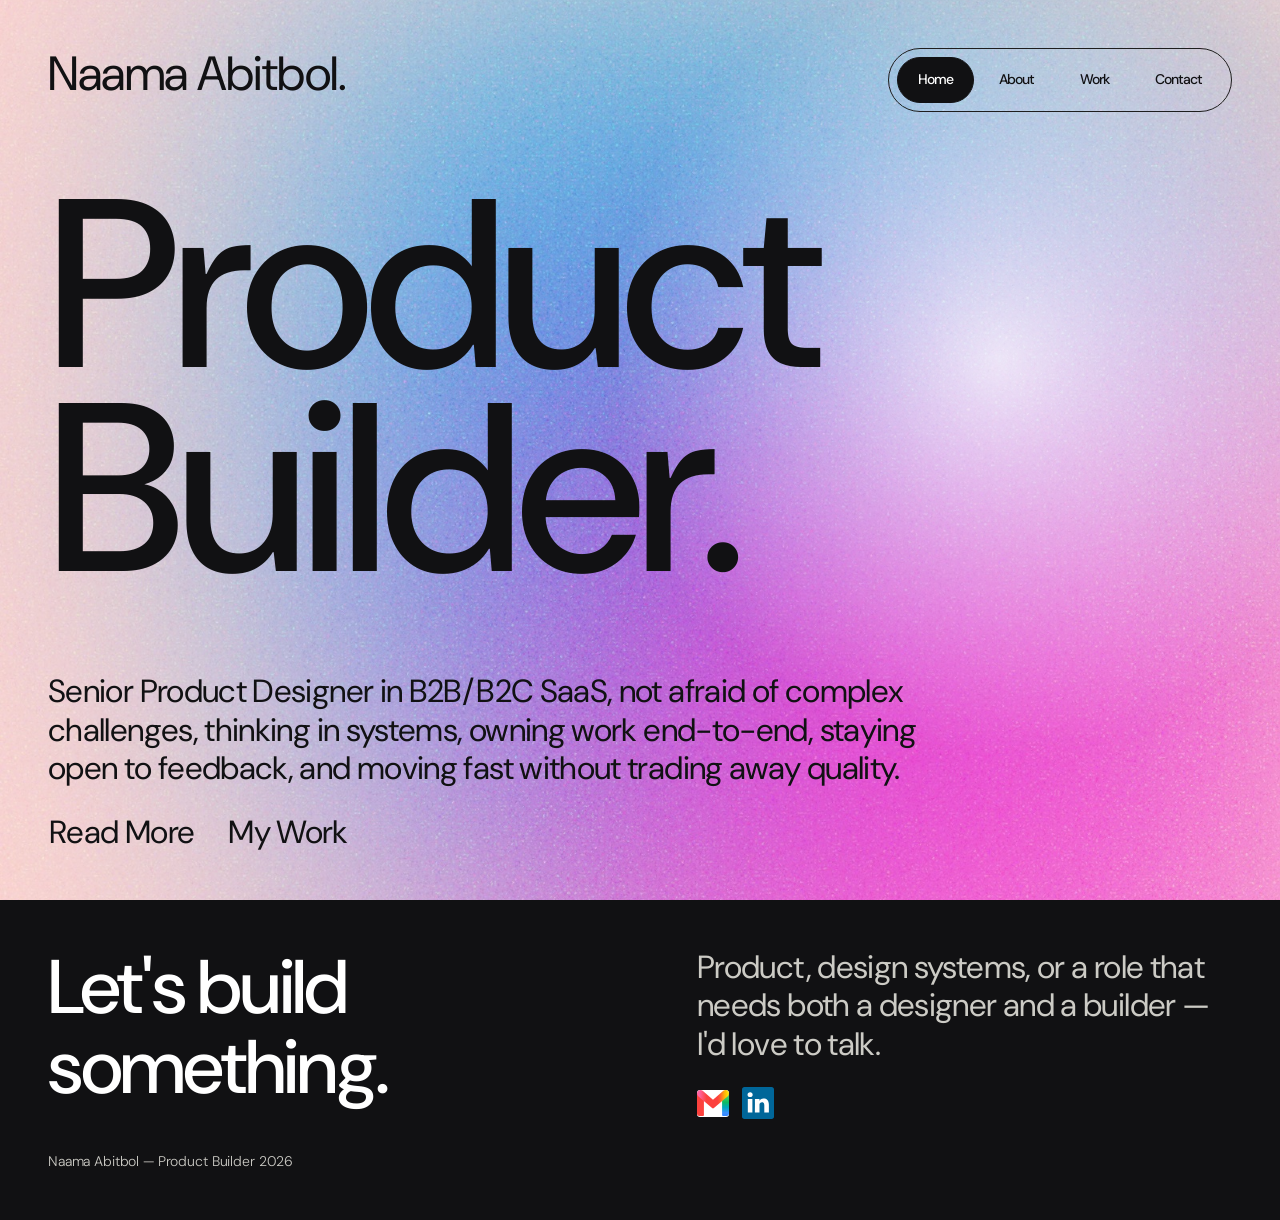
==== commit 1c50129d: "Mobile: collapse nav to a hamburger menu, reduce back button to icon-only - Nav pill (home/about/wor" ====
--- a/index.html
+++ b/index.html
@@ -16,10 +16,11 @@
     <img class="hero__glow" src="assets/home/glow-cream.svg" alt="" />
 
     <nav class="nav-pill">
+      <button class="nav-pill__toggle" aria-label="Toggle menu" aria-expanded="false"><span></span></button>
       <a class="nav-pill__item is-active body-small-medium" href="index.html">Home</a>
       <a class="nav-pill__item body-small-medium" href="about.html">About</a>
       <a class="nav-pill__item body-small-medium" href="case-studies.html">Work</a>
-      <a class="nav-pill__item body-small-medium" href="about.html#contact">Contact</a>
+      <a class="nav-pill__item body-small-medium" href="#contact">Contact</a>
     </nav>
 
     <div class="hero__content">
@@ -66,6 +67,7 @@
     </div>
   </section>
   <script src="js/fill-button.js" defer></script>
+  <script src="js/nav-menu.js" defer></script>
   <script src="js/glow-follow.js" defer></script>
 </body>
 </html>
--- a/css/nav.css
+++ b/css/nav.css
@@ -44,3 +44,84 @@
   border-color: var(--text-primary);
   color: #fff;
 }
+
+/* Hamburger toggle — hidden on desktop */
+.nav-pill__toggle {
+  display: none;
+  align-items: center;
+  justify-content: center;
+  width: 44px;
+  height: 44px;
+  padding: 0;
+  border: none;
+  background: transparent;
+  border-radius: var(--radius-full);
+  cursor: pointer;
+}
+
+.nav-pill__toggle span,
+.nav-pill__toggle span::before,
+.nav-pill__toggle span::after {
+  display: block;
+  width: 20px;
+  height: 2px;
+  background: #1e1e1e;
+  border-radius: 2px;
+  transition: transform 0.25s ease, opacity 0.2s ease;
+}
+
+.nav-pill__toggle span {
+  position: relative;
+}
+
+.nav-pill__toggle span::before {
+  content: '';
+  position: absolute;
+  left: 0;
+  top: -6px;
+}
+
+.nav-pill__toggle span::after {
+  content: '';
+  position: absolute;
+  left: 0;
+  top: 6px;
+}
+
+.nav-pill.is-open .nav-pill__toggle span {
+  background: transparent;
+}
+
+.nav-pill.is-open .nav-pill__toggle span::before {
+  transform: translateY(6px) rotate(45deg);
+}
+
+.nav-pill.is-open .nav-pill__toggle span::after {
+  transform: translateY(-6px) rotate(-45deg);
+}
+
+/* Mobile: collapse the pill into a hamburger dropdown */
+@media (max-width: 640px) {
+  .nav-pill {
+    top: 24px;
+    right: 24px;
+    flex-direction: column;
+    align-items: stretch;
+    gap: var(--space-4);
+    padding: var(--space-8);
+  }
+
+  .nav-pill__toggle {
+    display: flex;
+    align-self: flex-end;
+  }
+
+  .nav-pill__item {
+    display: none;
+    text-align: center;
+  }
+
+  .nav-pill.is-open .nav-pill__item {
+    display: block;
+  }
+}
--- a/css/components.css
+++ b/css/components.css
@@ -1,6 +1,6 @@
 .hero__glow,
 .proj-header__glow {
-  transition: translate 0.5s cubic-bezier(0.16, 1, 0.3, 1);
+  transition: translate 0.25s cubic-bezier(0.16, 1, 0.3, 1);
   animation: glow-breathe 4s ease-in-out infinite;
 }
 
@@ -130,45 +130,11 @@
   object-fit: cover;
 }
 
-.project-card__media--wixel {
-  display: flex;
-  align-items: center;
-  justify-content: center;
-}
-
-.wixel-shots {
-  position: relative;
-  width: 76%;
-  height: 76%;
-}
-
-.wixel-shots img {
-  position: absolute;
-  border-radius: 7px;
-  width: auto;
-  height: 82%;
-  object-fit: cover;
-}
-
-.wixel-shots .shot-01 {
-  left: 0;
-  bottom: 0;
-  box-shadow: 0 35px 79px 0 rgba(30, 25, 60, 0.28), 0 5px 14px 0 rgba(30, 25, 60, 0.12);
-  z-index: 1;
-}
-
-.wixel-shots .shot-02 {
-  right: 0;
-  top: 0;
-  height: 74%;
-  box-shadow: 0 2px 4px 0 rgba(17, 17, 19, 0.08);
-}
-
 .project-card__body {
   padding-top: var(--space-24);
   display: flex;
   flex-direction: column;
-  gap: var(--space-16);
+  gap: var(--space-8);
 }
 
 .project-card__meta {
@@ -262,11 +228,13 @@
 }
 
 .tag {
-  background: var(--surface-muted);
+  background: transparent;
+  border: 1px solid var(--border-default);
   border-radius: var(--radius-full);
-  padding: var(--space-2) var(--space-8);
+  padding: 3px 9px;
   font-weight: 500;
   font-size: 12px;
+  line-height: 1.4;
   color: var(--text-secondary);
 }
 
@@ -314,8 +282,8 @@
   width: 535px;
   display: flex;
   flex-direction: column;
-  align-items: flex-end;
-  justify-content: space-between;
+  align-items: flex-start;
+  gap: 24px;
 }
 
 .contact-section__copy {
@@ -328,33 +296,38 @@
 
 .contact-section__actions {
   display: flex;
-  gap: var(--space-16, 16px);
+  gap: 12.8px;
   align-items: center;
 }
 
 .contact-icon {
-  display: block;
-  width: 24px;
-  height: 24px;
+  display: flex;
+  align-items: center;
+  justify-content: center;
+  width: 32px;
+  height: 32px;
+  transition: transform 0.2s ease;
+}
+
+.contact-icon:hover {
+  transform: translateY(-2px);
 }
 
 .contact-icon:first-child {
   background: #fff;
   border-radius: 3px;
-  display: flex;
-  align-items: center;
-  justify-content: center;
+  height: 26.667px;
 }
 
 .contact-icon img {
-  width: 24px;
-  height: 24px;
+  width: 32px;
+  height: 32px;
   object-fit: contain;
 }
 
 .contact-icon:first-child img {
-  width: 20px;
-  height: 16px;
+  width: 32px;
+  height: 26.667px;
 }
 
 @media (max-width: 900px) {
